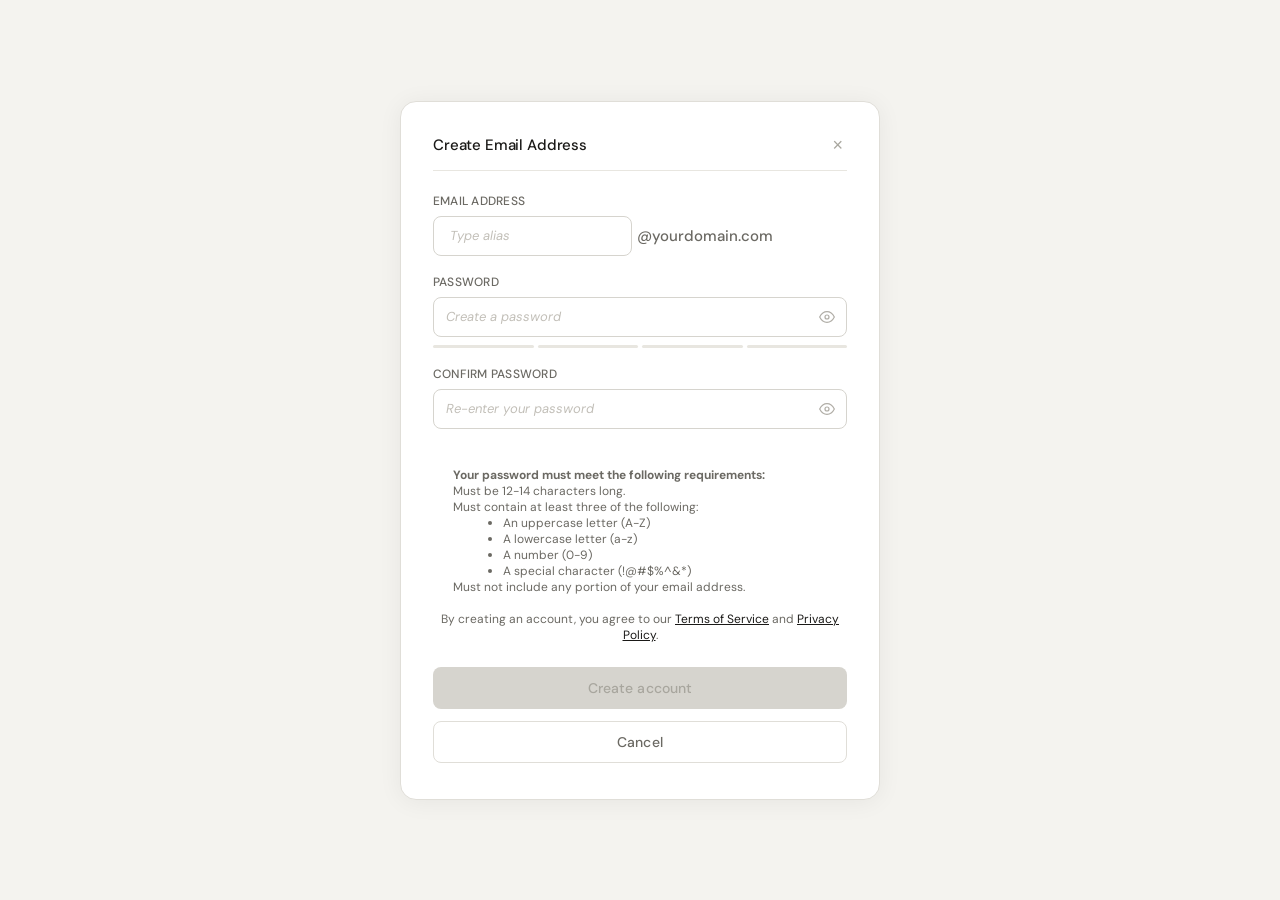
==== index.html @ e599381e "Create index.html for email address creation" ====
<!DOCTYPE html>
<html lang="en">
<head>
  <meta charset="UTF-8" />
  <meta name="viewport" content="width=device-width, initial-scale=1.0"/>
  <title>Create Email Address</title>
  <link href="https://fonts.googleapis.com/css2?family=DM+Sans:wght@300;400;500&family=DM+Mono:wght@400;500&display=swap" rel="stylesheet"/>
  <link rel="stylesheet" href="style.css">
  <style>
    *, *::before, *::after { box-sizing: border-box; margin: 0; padding: 0; }
  </style>
</head>
<body>
  <div class="card">
    <div class="card-header">
      <span class="card-title">Create Email Address</span>
      <button class="close-btn" aria-label="Close">&times;</button>
    </div>
    <hr class="divider"/>

    <div class="field">
      <label>Email address</label>
      <div style="display: flex; align-items: center; gap: 5px;">
        <div class="password-input-wrap" style="flex: 1 1 0; min-width: 80px; max-width: 48%;">
          <input
            type="text"
            id="alias"
            placeholder=" Type alias"
            autocomplete="off"
            spellcheck="false"
          />
        </div>
        <span style="font-size: 15px; font-weight: 500; color: #6b6963; user-select: none; flex-shrink: 0;">@yourdomain.com</span>
      </div>
    </div>

    <div class="field">
      <label for="password">Password</label>
      <div class="password-input-wrap">
        <input
          type="password"
          id="password"
          placeholder="Create a password"
          autocomplete="new-password"
        />
        <button class="toggle-pw" onclick="toggleVisibility('password', this)" aria-label="Show password" tabindex="-1">
          <svg class="eye-icon" width="16" height="16" viewBox="0 0 24 24" fill="none" stroke="currentColor" stroke-width="1.8" stroke-linecap="round" stroke-linejoin="round">
            <path d="M1 12s4-8 11-8 11 8 11 8-4 8-11 8-11-8-11-8z"/>
            <circle cx="12" cy="12" r="3"/>
          </svg>
        </button>
      </div>
      <div class="strength-bar" id="strength-bar">
        <span id="s1"></span><span id="s2"></span><span id="s3"></span><span id="s4"></span>
      </div>
    </div>

    <div class="field">
      <label for="confirm">Confirm password</label>
      <div class="password-input-wrap">
        <input
          type="password"
          id="confirm"
          placeholder="Re-enter your password"
          autocomplete="new-password"
        />
        <button class="toggle-pw" onclick="toggleVisibility('confirm', this)" aria-label="Show password" tabindex="-1">
          <svg class="eye-icon" width="16" height="16" viewBox="0 0 24 24" fill="none" stroke="currentColor" stroke-width="1.8" stroke-linecap="round" stroke-linejoin="round">
            <path d="M1 12s4-8 11-8 11 8 11 8-4 8-11 8-11-8-11-8z"/>
            <circle cx="12" cy="12" r="3"/>
          </svg>
        </button>
      </div>
      <div class="match-hint" id="match-hint"></div>
    </div>
    <!-- Password requirements -->
      <ol style="font-size: 12px; color: #6b6963; text-align: top; margin-left: 20px; list-style-type: disc; font-weight: bold;">
        Your password must meet the following requirements:
      </ol>
      <ul style="font-size: 12px; color: #6b6963; text-align: top; margin-left: 20px; list-style-type: disc;">
        <ul id="req-length" style="display: flex; align-items: center; gap: 8px;">
          <span>Must be 12-14 characters long.</span>
          <span class="req-check" style="display: none; color: #4a8c5c; font-weight: bold;">✓</span>
        </ul>
      </ul>
      <ul style="font-size: 12px; color: #6b6963; text-align: top; margin-left: 20px; list-style-type: disc;">
        <ul id="req-types" style="display: flex; align-items: center; gap: 8px;">
          <span>Must contain at least three of the following:</span>
          <span class="req-check" style="display: none; color: #4a8c5c; font-weight: bold;">✓</span>
        </ul>
        <li>
          An uppercase letter (A-Z)
        </li>
        <li>
          A lowercase letter (a-z)
        </li>
        <li>
          A number (0-9)
        </li>
        <li>
          A special character (!@#$%^&*)
        </li>
      </ul>
      <ul style="font-size: 12px; color: #6b6963; text-align: top; margin-left: 20px; list-style-type: disc;">
        <ul id="req-email" style="display: flex; align-items: center; gap: 8px;">
          <span>Must not include any portion of your email address.</span>
          <span class="req-check" style="display: none; color: #4a8c5c; font-weight: bold;">✓</span>
        </ul>
      </ul>
      <div>
         <p style="margin-top: 16px; font-size: 12px; color: #6b6963; text-align: center;">
        By creating an account, you agree to our <a href="#" style="color: #1a1917; text-decoration: underline;">Terms of Service</a> and <a href="#" style="color: #1a1917; text-decoration: underline;">Privacy Policy</a>.
      </div>
    <button class="submit-btn" id="submit-btn" disabled>Create account</button>
    <button class="cancel-btn" id="cancel-btn">Cancel</button>
  </div>
  <script src="script.js"></script>
</body>
</html>
---- style.css ----
body {
  font-family: 'DM Sans', sans-serif;
  background: #f4f3ef;
  min-height: 100vh;
  display: flex;
  align-items: center;
  justify-content: center;
  padding: 2rem;
}

.card {
  background: #ffffff;
  border-radius: 16px;
  border: 0.5px solid #e0ded8;
  padding: 2rem 2rem 2.25rem;
  width: 100%;
  max-width: 480px;
  box-shadow: 0 2px 24px rgba(0,0,0,0.06);
}

.card-header {
  display: flex;
  align-items: center;
  justify-content: space-between;
  margin-bottom: 0;
}

.card-title {
  font-size: 15px;
  font-weight: 500;
  color: #1a1917;
  letter-spacing: -0.01em;
}

.close-btn {
  background: none;
  border: none;
  cursor: pointer;
  color: #a8a69e;
  font-size: 18px;
  line-height: 1;
  padding: 2px 4px;
  border-radius: 4px;
  transition: color 0.15s;
}
.close-btn:hover { color: #1a1917; }

.divider {
  border: none;
  border-top: 0.5px solid #e8e6e0;
  margin: 14px 0 22px;
}

.field {
  margin-bottom: 18px;
}

label {
  display: block;
  font-size: 12px;
  font-weight: 500;
  color: #6b6963;
  letter-spacing: 0.02em;
  text-transform: uppercase;
  margin-bottom: 7px;
}

.email-input-row {
  display: flex;
  align-items: stretch;
  border: 0.5px solid #d6d4ce;
  border-radius: 8px;
  overflow: hidden;
  transition: border-color 0.15s, box-shadow 0.15s;
}
.email-input-row:focus-within {
  border-color: #9b9690;
  box-shadow: 0 0 0 3px rgba(155,150,144,0.12);
}

.email-input-row input {
  flex: 0 0 180px;
  border: none;
  outline: none;
  padding: 0 12px;
  height: 40px;
  font-family: 'DM Mono', monospace;
  font-size: 13px;
  color: #1a1917;
  background: #fff;
}
.email-input-row input::placeholder {
  color: #c2bfb8;
  font-style: italic;
}

.domain-suffix {
  display: flex;
  align-items: center;
  padding: 0 13px;
  background: #f7f6f2;
  border-left: 0.5px solid #e0ded8;
  font-family: 'DM Mono', monospace;
  font-size: 13px;
  color: #7a786f;
  white-space: nowrap;
  user-select: none;
}

.password-input-wrap {
  position: relative;
}

.password-input-wrap input {
  width: 100%;
  height: 40px;
  border: 0.5px solid #d6d4ce;
  border-radius: 8px;
  outline: none;
  padding: 0 40px 0 12px;
  font-family: 'DM Mono', monospace;
  font-size: 13px;
  color: #1a1917;
  background: #fff;
  transition: border-color 0.15s, box-shadow 0.15s;
}
.password-input-wrap input::placeholder {
  color: #c2bfb8;
  font-style: italic;
  font-family: 'DM Sans', sans-serif;
}
.password-input-wrap input:focus {
  border-color: #9b9690;
  box-shadow: 0 0 0 3px rgba(155,150,144,0.12);
}

.toggle-pw {
  position: absolute;
  right: 10px;
  top: 50%;
  transform: translateY(-50%);
  background: none;
  border: none;
  cursor: pointer;
  color: #b0ada6;
  padding: 2px;
  display: flex;
  align-items: center;
  transition: color 0.15s;
}
.toggle-pw:hover { color: #4a4844; }

.strength-bar {
  display: flex;
  gap: 4px;
  margin-top: 8px;
}
.strength-bar span {
  flex: 1;
  height: 3px;
  border-radius: 2px;
  background: #e8e6e0;
  transition: background 0.3s;
}

.match-hint {
  font-size: 11px;
  margin-top: 6px;
  height: 14px;
  transition: color 0.2s;
}
.match-hint.ok { color: #4a8c5c; }
.match-hint.err { color: #c0442b; }

.submit-btn {
  width: 100%;
  height: 42px;
  margin-top: 24px;
  background: #1a1917;
  color: #f4f3ef;
  border: none;
  border-radius: 8px;
  font-family: 'DM Sans', sans-serif;
  font-size: 14px;
  font-weight: 500;
  letter-spacing: 0.01em;
  cursor: pointer;
  transition: background 0.15s, transform 0.1s;
}
.submit-btn:hover { background: #f87c00; }
.submit-btn:active { transform: scale(0.99); }
.submit-btn:disabled {
  background: #d6d4ce;
  color: #a8a69e;
  cursor: not-allowed;
  transform: none;
}

.cancel-btn {
width: 100%;
height: 42px;
margin-top: 12px;
background: none;
color: #6b6963;
border: 0.5px solid #e0ded8;
border-radius: 8px;
font-family: 'DM Sans', sans-serif;
font-size: 14px;
font-weight: 500;
letter-spacing: 0.01em;
cursor: pointer;
transition: background 0.15s, border-color 0.15s, transform 0.1s;
}

li {
  margin-left: 50px;
}

.password-input-wrap input#alias {
  padding-right: 12px;
}
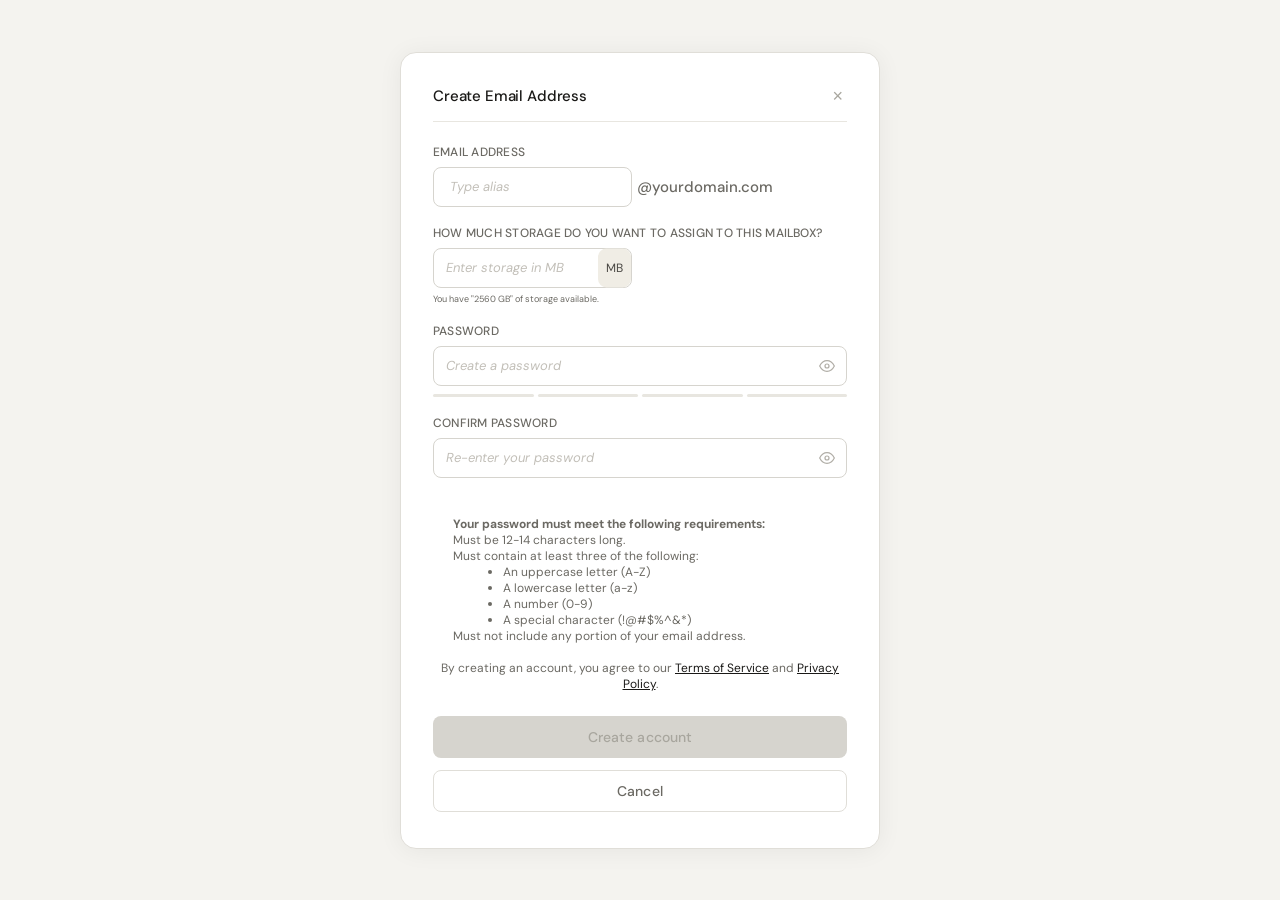
==== commit 4cad18c9: "Storage Input Added" ====
--- a/index.html
+++ b/index.html
@@ -1,119 +1,147 @@
-<!DOCTYPE html>
-<html lang="en">
-<head>
-  <meta charset="UTF-8" />
-  <meta name="viewport" content="width=device-width, initial-scale=1.0"/>
-  <title>Create Email Address</title>
-  <link href="https://fonts.googleapis.com/css2?family=DM+Sans:wght@300;400;500&family=DM+Mono:wght@400;500&display=swap" rel="stylesheet"/>
-  <link rel="stylesheet" href="style.css">
-  <style>
-    *, *::before, *::after { box-sizing: border-box; margin: 0; padding: 0; }
-  </style>
-</head>
-<body>
-  <div class="card">
-    <div class="card-header">
-      <span class="card-title">Create Email Address</span>
-      <button class="close-btn" aria-label="Close">&times;</button>
-    </div>
-    <hr class="divider"/>
-
-    <div class="field">
-      <label>Email address</label>
-      <div style="display: flex; align-items: center; gap: 5px;">
-        <div class="password-input-wrap" style="flex: 1 1 0; min-width: 80px; max-width: 48%;">
-          <input
-            type="text"
-            id="alias"
-            placeholder=" Type alias"
-            autocomplete="off"
-            spellcheck="false"
-          />
-        </div>
-        <span style="font-size: 15px; font-weight: 500; color: #6b6963; user-select: none; flex-shrink: 0;">@yourdomain.com</span>
-      </div>
-    </div>
-
-    <div class="field">
-      <label for="password">Password</label>
-      <div class="password-input-wrap">
-        <input
-          type="password"
-          id="password"
-          placeholder="Create a password"
-          autocomplete="new-password"
-        />
-        <button class="toggle-pw" onclick="toggleVisibility('password', this)" aria-label="Show password" tabindex="-1">
-          <svg class="eye-icon" width="16" height="16" viewBox="0 0 24 24" fill="none" stroke="currentColor" stroke-width="1.8" stroke-linecap="round" stroke-linejoin="round">
-            <path d="M1 12s4-8 11-8 11 8 11 8-4 8-11 8-11-8-11-8z"/>
-            <circle cx="12" cy="12" r="3"/>
-          </svg>
-        </button>
-      </div>
-      <div class="strength-bar" id="strength-bar">
-        <span id="s1"></span><span id="s2"></span><span id="s3"></span><span id="s4"></span>
-      </div>
-    </div>
-
-    <div class="field">
-      <label for="confirm">Confirm password</label>
-      <div class="password-input-wrap">
-        <input
-          type="password"
-          id="confirm"
-          placeholder="Re-enter your password"
-          autocomplete="new-password"
-        />
-        <button class="toggle-pw" onclick="toggleVisibility('confirm', this)" aria-label="Show password" tabindex="-1">
-          <svg class="eye-icon" width="16" height="16" viewBox="0 0 24 24" fill="none" stroke="currentColor" stroke-width="1.8" stroke-linecap="round" stroke-linejoin="round">
-            <path d="M1 12s4-8 11-8 11 8 11 8-4 8-11 8-11-8-11-8z"/>
-            <circle cx="12" cy="12" r="3"/>
-          </svg>
-        </button>
-      </div>
-      <div class="match-hint" id="match-hint"></div>
-    </div>
-    <!-- Password requirements -->
-      <ol style="font-size: 12px; color: #6b6963; text-align: top; margin-left: 20px; list-style-type: disc; font-weight: bold;">
-        Your password must meet the following requirements:
-      </ol>
-      <ul style="font-size: 12px; color: #6b6963; text-align: top; margin-left: 20px; list-style-type: disc;">
-        <ul id="req-length" style="display: flex; align-items: center; gap: 8px;">
-          <span>Must be 12-14 characters long.</span>
-          <span class="req-check" style="display: none; color: #4a8c5c; font-weight: bold;">✓</span>
-        </ul>
-      </ul>
-      <ul style="font-size: 12px; color: #6b6963; text-align: top; margin-left: 20px; list-style-type: disc;">
-        <ul id="req-types" style="display: flex; align-items: center; gap: 8px;">
-          <span>Must contain at least three of the following:</span>
-          <span class="req-check" style="display: none; color: #4a8c5c; font-weight: bold;">✓</span>
-        </ul>
-        <li>
-          An uppercase letter (A-Z)
-        </li>
-        <li>
-          A lowercase letter (a-z)
-        </li>
-        <li>
-          A number (0-9)
-        </li>
-        <li>
-          A special character (!@#$%^&*)
-        </li>
-      </ul>
-      <ul style="font-size: 12px; color: #6b6963; text-align: top; margin-left: 20px; list-style-type: disc;">
-        <ul id="req-email" style="display: flex; align-items: center; gap: 8px;">
-          <span>Must not include any portion of your email address.</span>
-          <span class="req-check" style="display: none; color: #4a8c5c; font-weight: bold;">✓</span>
-        </ul>
-      </ul>
-      <div>
-         <p style="margin-top: 16px; font-size: 12px; color: #6b6963; text-align: center;">
-        By creating an account, you agree to our <a href="#" style="color: #1a1917; text-decoration: underline;">Terms of Service</a> and <a href="#" style="color: #1a1917; text-decoration: underline;">Privacy Policy</a>.
-      </div>
-    <button class="submit-btn" id="submit-btn" disabled>Create account</button>
-    <button class="cancel-btn" id="cancel-btn">Cancel</button>
-  </div>
-  <script src="script.js"></script>
-</body>
-</html>
+<!DOCTYPE html>
+<html lang="en">
+<head>
+  <meta charset="UTF-8" />
+  <meta name="viewport" content="width=device-width, initial-scale=1.0"/>
+  <title>Create Email Address</title>
+  <link href="https://fonts.googleapis.com/css2?family=DM+Sans:wght@300;400;500&family=DM+Mono:wght@400;500&display=swap" rel="stylesheet"/>
+  <link rel="stylesheet" href="style.css">
+  <style>
+    *, *::before, *::after { box-sizing: border-box; margin: 0; padding: 0; }
+  </style>
+</head>
+<body>
+  <div class="card">
+    <div class="card-header">
+      <span class="card-title">Create Email Address</span>
+      <button class="close-btn" aria-label="Close">&times;</button>
+    </div>
+    <hr class="divider"/>
+
+    <div class="field">
+      <label>Email address</label>
+      <div style="display: flex; align-items: center; gap: 5px;">
+        <div class="password-input-wrap" style="flex: 1 1 0; min-width: 80px; max-width: 48%;">
+          <input
+            type="text"
+            id="alias"
+            placeholder=" Type alias"
+            autocomplete="off"
+            spellcheck="false"
+          />
+        </div>
+        <span style="font-size: 15px; font-weight: 500; color: #6b6963; user-select: none; flex-shrink: 0;">@yourdomain.com</span>
+      </div>
+    </div>
+
+<!-- Working on storage options for future release -->
+  
+    <div class="field">
+      <label>How much storage do you want to assign to this mailbox?</label>
+      <div style="display: flex; flex-direction: column; gap: 5px;">
+        <div class="password-input-wrap" style="flex: 1 1 0; min-width: 80px; max-width: 48%;">        
+      <input
+        type="text"
+        id="storage"
+        placeholder="Enter storage in MB"
+        min="1"
+        max="2560"
+        autocomplete="off"
+        style="padding-right: 40px;"
+      />
+      <span style="
+        position: absolute;
+        right: .8px;
+        top: 50%;
+        transform: translateY(-50%);
+        font-size: 12px;
+        color: #4a4844;
+        background-color: #f0ede5;
+        padding: 11.5px 8px;
+        border-radius: 8.5px;
+        pointer-events: none;
+      ">MB</span>
+    </div>
+    <span style="font-size: 9px; color: #6b6963;">You have "2560 GB" of storage available.</span>
+    </div>
+    </div>
+<!-- End of storage options -->
+
+    <!-- Password requirements -->
+    <div class="field">
+      <label for="password">Password</label>
+      <div class="password-input-wrap">
+        <input
+          type="password"
+          id="password"
+          placeholder="Create a password"
+          autocomplete="new-password"
+        />
+        <button class="toggle-pw" onclick="toggleVisibility('password', this)" aria-label="Show password" tabindex="-1">
+          <svg class="eye-icon" width="16" height="16" viewBox="0 0 24 24" fill="none" stroke="currentColor" stroke-width="1.8" stroke-linecap="round" stroke-linejoin="round">
+            <path d="M1 12s4-8 11-8 11 8 11 8-4 8-11 8-11-8-11-8z"/>
+            <circle cx="12" cy="12" r="3"/>
+          </svg>
+        </button>
+      </div>
+      <div class="strength-bar" id="strength-bar">
+        <span id="s1"></span><span id="s2"></span><span id="s3"></span><span id="s4"></span>
+      </div>
+    </div>
+
+    <div class="field">
+      <label for="confirm">Confirm password</label>
+      <div class="password-input-wrap">
+        <input
+          type="password"
+          id="confirm"
+          placeholder="Re-enter your password"
+          autocomplete="new-password"
+        />
+        <button class="toggle-pw" onclick="toggleVisibility('confirm', this)" aria-label="Show password" tabindex="-1">
+          <svg class="eye-icon" width="16" height="16" viewBox="0 0 24 24" fill="none" stroke="currentColor" stroke-width="1.8" stroke-linecap="round" stroke-linejoin="round">
+            <path d="M1 12s4-8 11-8 11 8 11 8-4 8-11 8-11-8-11-8z"/>
+            <circle cx="12" cy="12" r="3"/>
+          </svg>
+        </button>
+      </div>
+      <div class="match-hint" id="match-hint"></div>
+    </div>
+    <!-- Password requirements -->
+      <ol style="font-size: 12px; color: #6b6963; text-align: top; margin-left: 20px; list-style-type: disc; font-weight: bold;">
+        Your password must meet the following requirements:
+      </ol>
+      <ul style="font-size: 12px; color: #6b6963; text-align: top; margin-left: 20px; list-style-type: disc;">
+        <ul id="req-length" style="display: flex; align-items: center; gap: 8px;">
+          <span class="req-check" style="display: none; color: #4a8c5c; font-weight: bold;">✓</span>
+          <span>Must be 12-14 characters long.</span>
+        </ul>
+      </ul>
+      <div id="req-types-group">
+        <ul style="font-size: 12px; color: #6b6963; text-align: top; margin-left: 20px; list-style-type: disc;">
+          <ul id="req-types" style="display: flex; align-items: center; gap: 8px;">
+            <span class="req-check" style="display: none; color: #4a8c5c; font-weight: bold;">✓</span>
+            <span>Must contain at least three of the following:</span>
+          </ul>
+          <li id="req-types-upper">An uppercase letter (A-Z)</li>
+          <li id="req-types-lower">A lowercase letter (a-z)</li>
+          <li id="req-types-number">A number (0-9)</li>
+          <li id="req-types-special">A special character (!@#$%^&*)</li>
+        </ul>
+      </div>
+      <ul style="font-size: 12px; color: #6b6963; text-align: top; margin-left: 20px; list-style-type: disc;">
+        <ul id="req-email" style="display: flex; align-items: center; gap: 8px;">
+          <span class="req-check" style="display: none; color: #4a8c5c; font-weight: bold;">✓</span>
+          <span>Must not include any portion of your email address.</span>
+        </ul>
+      </ul>
+      <div>
+         <p style="margin-top: 16px; font-size: 12px; color: #6b6963; text-align: center;">
+        By creating an account, you agree to our <a href="https://bizee.com/cancellation-policy" style="color: #1a1917; text-decoration: underline;">Terms of Service</a> and <a href="https://bizee.com/privacy-policy" style="color: #1a1917; text-decoration: underline;">Privacy Policy</a>.
+      </div>
+    <button class="submit-btn" id="submit-btn" disabled>Create account</button>
+    <button class="cancel-btn" id="cancel-btn">Cancel</button>
+  </div>
+  <script src="script.js"></script>
+</body>
+</html>
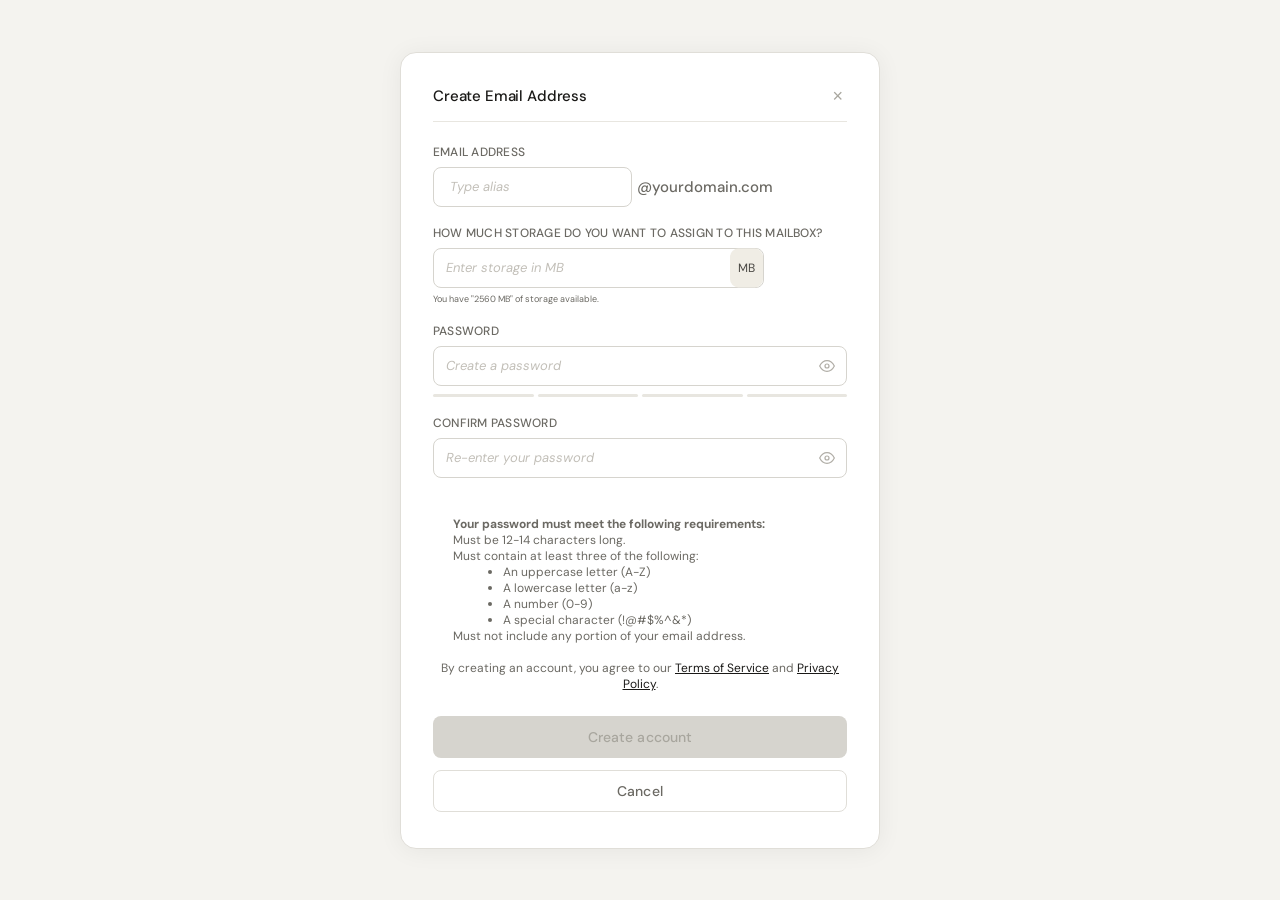
==== commit 3ffe28c3: "Storage section: corrections" ====
--- a/index.html
+++ b/index.html
@@ -39,7 +39,7 @@
     <div class="field">
       <label>How much storage do you want to assign to this mailbox?</label>
       <div style="display: flex; flex-direction: column; gap: 5px;">
-        <div class="password-input-wrap" style="flex: 1 1 0; min-width: 80px; max-width: 48%;">        
+        <div class="password-input-wrap" style="flex: 1 1 0; min-width: 80px; max-width: 80%;">        
       <input
         type="text"
         id="storage"
@@ -62,7 +62,7 @@
         pointer-events: none;
       ">MB</span>
     </div>
-    <span style="font-size: 9px; color: #6b6963;">You have "2560 GB" of storage available.</span>
+    <span style="font-size: 9px; color: #6b6963;">You have "2560 MB" of storage available.</span>
     </div>
     </div>
 <!-- End of storage options -->
